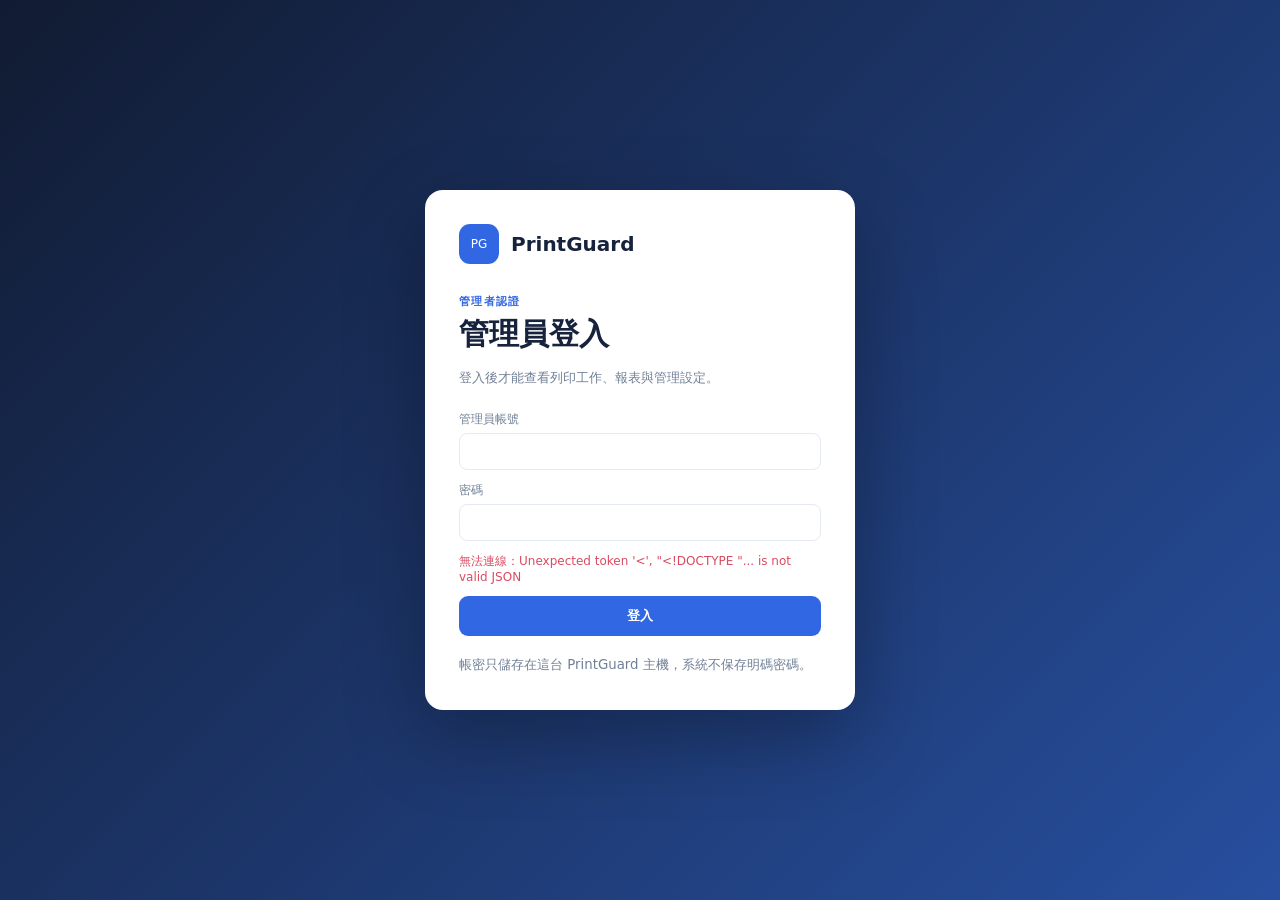
==== web/login.html @ df0c4038 "Build auth and printer status preview directly from r11" ====
<!doctype html><html lang="zh-Hant"><head><meta charset="utf-8"><meta name="viewport" content="width=device-width,initial-scale=1"><title>PrintGuard 管理員登入</title><link rel="stylesheet" href="styles.css"><link rel="stylesheet" href="auth.css"></head>
<body class="login-page"><main class="login-shell"><section class="login-card"><div class="login-brand"><span>PG</span><b>PrintGuard</b></div><p class="eyebrow">管理者認證</p><h1 id="loginTitle">管理員登入</h1><p id="loginHint">登入後才能查看列印工作、報表與管理設定。</p><form id="loginForm"><label>管理員帳號<input id="username" autocomplete="username" required minlength="3" maxlength="64"></label><label>密碼<input id="password" type="password" autocomplete="current-password" required minlength="10" maxlength="128"></label><p id="loginError"></p><button id="loginSubmit" type="submit">登入</button></form><small class="login-note">帳密只儲存在這台 PrintGuard 主機，系統不保存明碼密碼。</small></section></main><script src="login.js"></script></body></html>
---- web/styles.css ----
:root{--ink:#17233c;--muted:#718096;--bg:#f3f6fb;--blue:#3267e3;--line:#e4e9f2;--green:#199c73;--red:#d94b61}*{box-sizing:border-box}body{margin:0;font-family:Inter,"Noto Sans TC",system-ui,sans-serif;color:var(--ink);background:var(--bg);display:flex}aside{position:fixed;width:220px;min-height:100vh;background:#111b32;color:#fff;padding:28px 20px;display:flex;flex-direction:column}.brand{display:flex;align-items:center;gap:12px;font-size:19px}.brand span{display:grid;place-items:center;width:38px;height:38px;border-radius:11px;background:var(--blue);font-size:13px}nav{display:grid;gap:7px;margin-top:52px}nav a{color:#aab5ca;text-decoration:none;padding:12px 14px;border-radius:9px}nav a.active,nav a:hover{background:#213052;color:#fff}.side-note{margin-top:auto;color:#7e8ca9;font-size:12px;line-height:1.9}.side-note strong{color:#57d5aa}main{margin-left:220px;padding:42px 4vw;width:calc(100% - 220px)}header,.section-title{display:flex;justify-content:space-between;align-items:center}h1{font-size:30px;margin:2px 0 7px}h2{margin:2px 0 20px;font-size:20px}.eyebrow{margin:0;color:var(--blue);font-weight:700;font-size:11px;letter-spacing:.12em;text-transform:uppercase}header p:not(.eyebrow){color:var(--muted);margin:0}button{border:0;border-radius:9px;padding:11px 16px;background:var(--blue);color:white;font-weight:700;cursor:pointer}.stats{display:grid;grid-template-columns:repeat(4,1fr);gap:16px;margin:32px 0}.stats article,.panel,.printer{background:white;border:1px solid var(--line);border-radius:14px;padding:21px}.stats small{color:var(--muted);display:block}.stats strong{font-size:30px;display:block;margin:10px 0 3px}.stats em{color:var(--muted);font-style:normal;font-size:12px}.printer-grid{display:grid;grid-template-columns:repeat(3,1fr);gap:16px;margin-bottom:28px}.printer-head{display:flex;align-items:center;gap:12px}.printer-icon{width:43px;height:43px;background:#edf3ff;color:var(--blue);display:grid;place-items:center;border-radius:10px}.printer h3{font-size:15px;margin:0}.printer p{font-size:12px;color:var(--muted);margin:4px 0}.status{margin-left:auto;width:9px;height:9px;border-radius:50%;background:var(--green)}.status.warning{background:#e2a029}.policy{display:flex;gap:6px;margin-top:20px}.policy button{flex:1;padding:8px 5px;background:#f0f3f8;color:#68748b;font-size:11px}.policy button.selected{background:#dfe9ff;color:var(--blue)}.two-col{display:grid;grid-template-columns:2fr 1fr;gap:18px}.table-wrap{overflow:auto}table{width:100%;border-collapse:collapse;font-size:13px}th{text-align:left;color:var(--muted);font-size:11px;padding:10px;border-bottom:1px solid var(--line)}td{padding:13px 10px;border-bottom:1px solid var(--line)}td small{display:block;color:var(--muted);margin-top:3px}.badge{font-size:11px;border-radius:20px;padding:5px 8px;background:#e8f7f1;color:var(--green)}.badge.blocked{background:#fdecef;color:var(--red)}form{display:grid;gap:12px}label{font-size:12px;color:var(--muted)}input,select{display:block;width:100%;margin-top:5px;border:1px solid var(--line);padding:10px;border-radius:8px;color:var(--ink);background:white}.check{display:flex;align-items:center;gap:7px}.check input{width:auto;margin:0}#result{font-size:12px;min-height:18px;margin:0}@media(max-width:1000px){.stats{grid-template-columns:repeat(2,1fr)}.printer-grid,.two-col{grid-template-columns:1fr}}@media(max-width:650px){aside{display:none}main{margin:0;width:100%;padding:25px 16px}.stats{grid-template-columns:1fr 1fr}header button{display:none}}
---- web/auth.css ----
.login-page{display:block;background:linear-gradient(135deg,#111b32,#274f9f);min-height:100vh}.login-shell{margin:0;width:100%;min-height:100vh;display:grid;place-items:center;padding:24px}.login-card{width:min(430px,100%);background:#fff;border-radius:18px;padding:34px;box-shadow:0 28px 80px rgba(0,0,0,.3)}.login-brand{display:flex;align-items:center;gap:12px;margin-bottom:30px;font-size:20px}.login-brand span{display:grid;place-items:center;width:40px;height:40px;border-radius:11px;background:var(--blue);color:#fff;font-size:12px}.login-card h1{margin:5px 0 8px}.login-card>p:not(.eyebrow){color:var(--muted);font-size:13px;line-height:1.6;margin-bottom:22px}.login-card form button{width:100%}#loginError,.auth-error{color:var(--red);font-size:12px;min-height:18px;margin:0}.login-note{display:block;color:var(--muted);margin-top:18px;line-height:1.6}.admin-button{width:100%;margin-top:auto;margin-bottom:14px;background:#213052;text-align:left}.side-note{margin-top:0}.auth-layer{position:fixed;inset:0;z-index:1000;background:rgba(12,23,45,.58);display:none;place-items:center;padding:20px}.auth-layer.open{display:grid}.auth-card{position:relative;width:min(440px,100%);background:#fff;border-radius:16px;padding:28px;box-shadow:0 24px 70px rgba(0,0,0,.28)}.auth-card h2{margin:6px 0 8px}.auth-card>p:not(.eyebrow){color:var(--muted);font-size:13px}.auth-close{position:absolute;right:14px;top:12px;background:transparent;color:#63708a;font-size:24px;padding:4px 9px}.auth-card form button,.auth-card .secondary{width:100%}.auth-card .secondary{margin-top:10px;background:#eef2f8;color:#42506a}
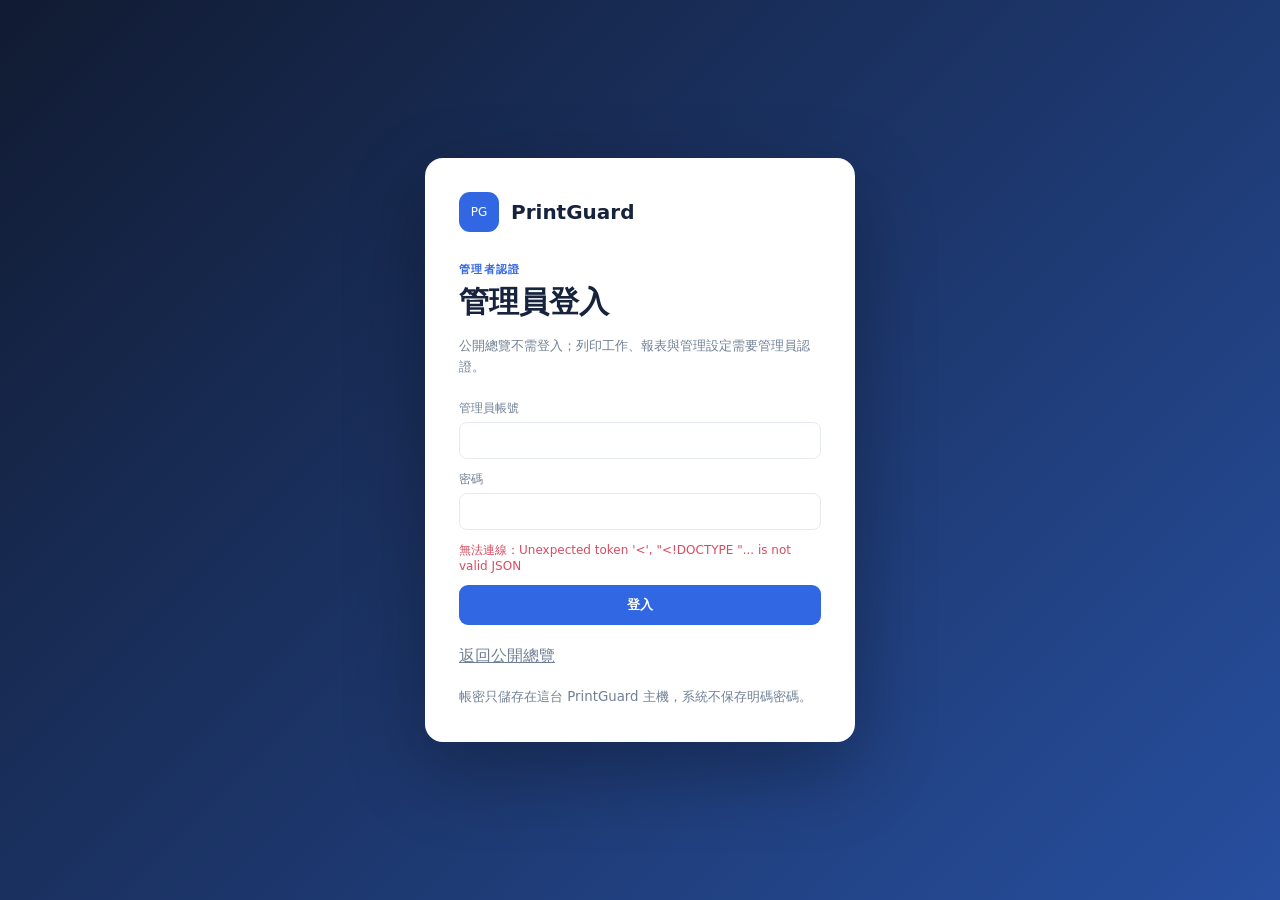
==== commit de43e985: "Add public overview and organize project docs" ====
--- a/web/login.html
+++ b/web/login.html
@@ -1,2 +1,2 @@
 <!doctype html><html lang="zh-Hant"><head><meta charset="utf-8"><meta name="viewport" content="width=device-width,initial-scale=1"><title>PrintGuard 管理員登入</title><link rel="stylesheet" href="styles.css"><link rel="stylesheet" href="auth.css"></head>
-<body class="login-page"><main class="login-shell"><section class="login-card"><div class="login-brand"><span>PG</span><b>PrintGuard</b></div><p class="eyebrow">管理者認證</p><h1 id="loginTitle">管理員登入</h1><p id="loginHint">登入後才能查看列印工作、報表與管理設定。</p><form id="loginForm"><label>管理員帳號<input id="username" autocomplete="username" required minlength="3" maxlength="64"></label><label>密碼<input id="password" type="password" autocomplete="current-password" required minlength="10" maxlength="128"></label><p id="loginError"></p><button id="loginSubmit" type="submit">登入</button></form><small class="login-note">帳密只儲存在這台 PrintGuard 主機，系統不保存明碼密碼。</small></section></main><script src="login.js"></script></body></html>
+<body class="login-page"><main class="login-shell"><section class="login-card"><div class="login-brand"><span>PG</span><b>PrintGuard</b></div><p class="eyebrow">管理者認證</p><h1 id="loginTitle">管理員登入</h1><p id="loginHint">公開總覽不需登入；列印工作、報表與管理設定需要管理員認證。</p><form id="loginForm"><label>管理員帳號<input id="username" autocomplete="username" required minlength="3" maxlength="64"></label><label>密碼<input id="password" type="password" autocomplete="current-password" required minlength="10" maxlength="128"></label><p id="loginError"></p><button id="loginSubmit" type="submit">登入</button></form><a class="login-note" href="/">返回公開總覽</a><small class="login-note">帳密只儲存在這台 PrintGuard 主機，系統不保存明碼密碼。</small></section></main><script src="login.js"></script></body></html>
